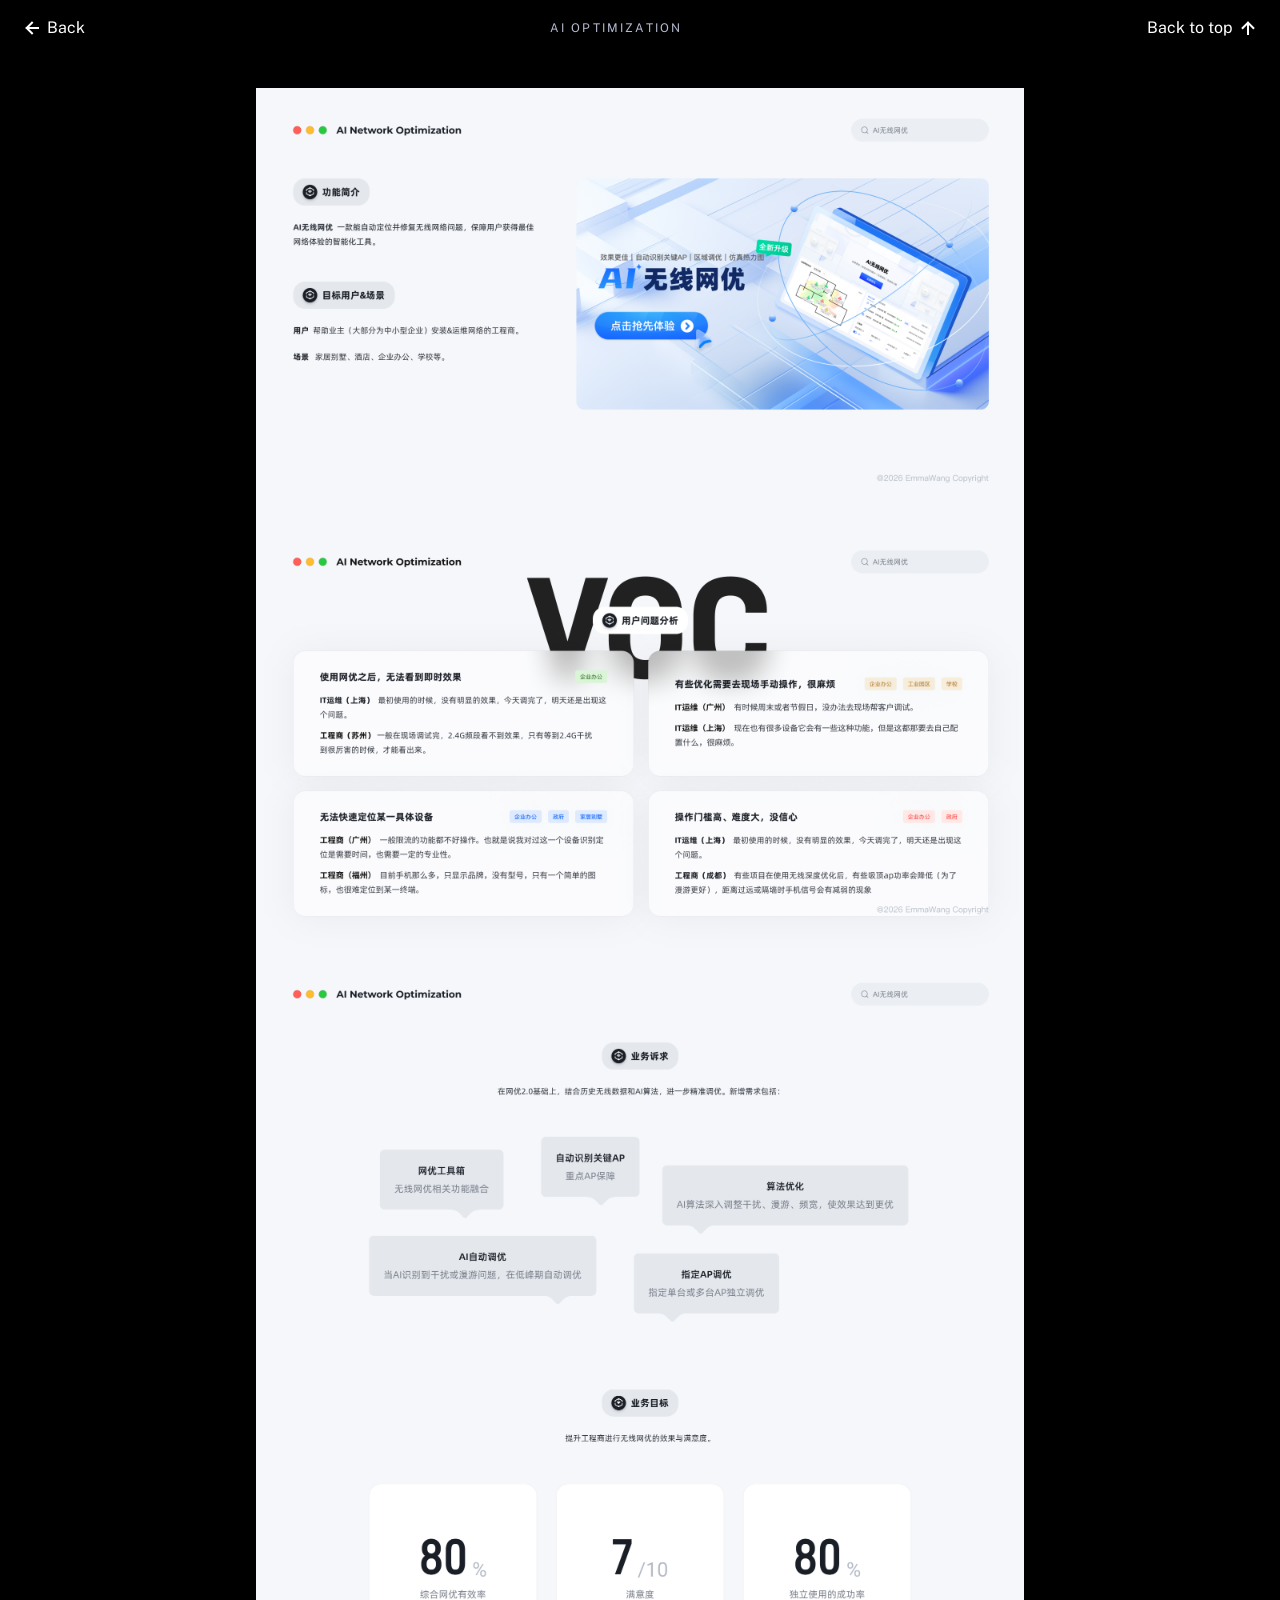
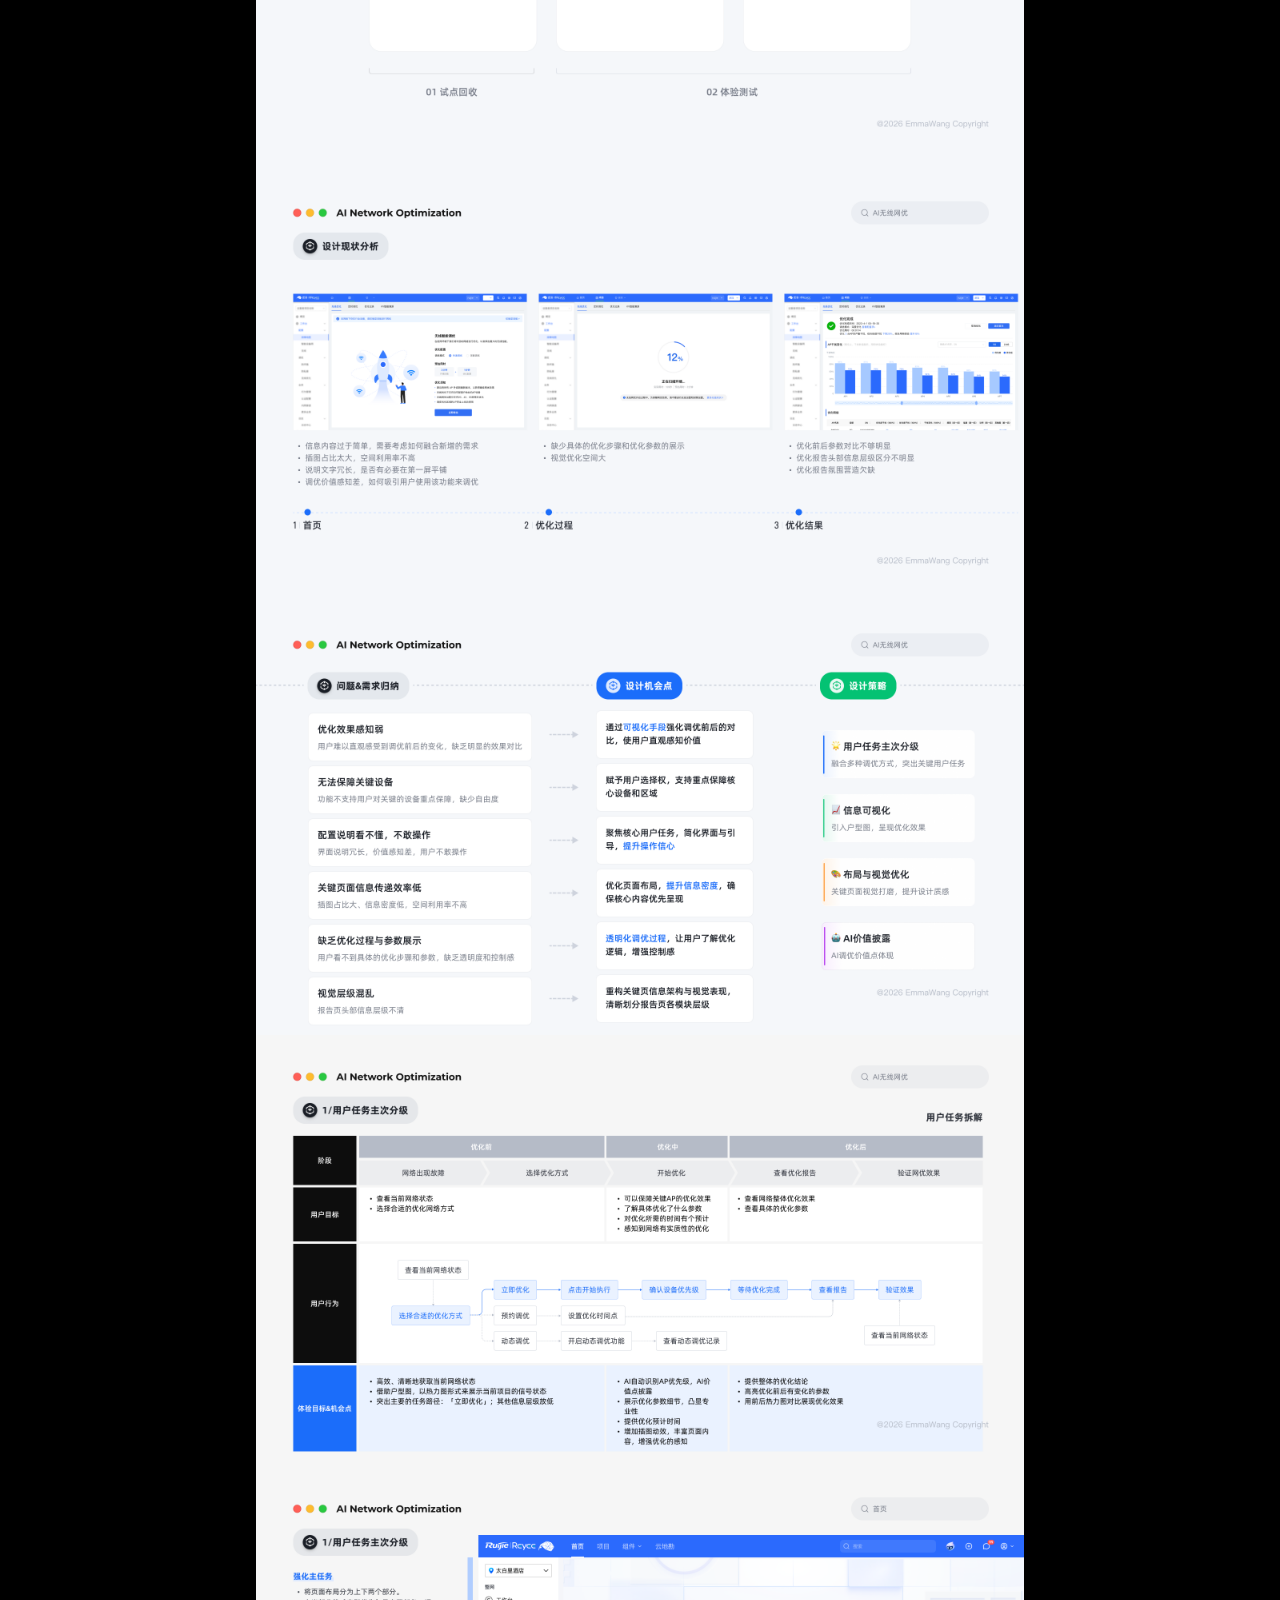
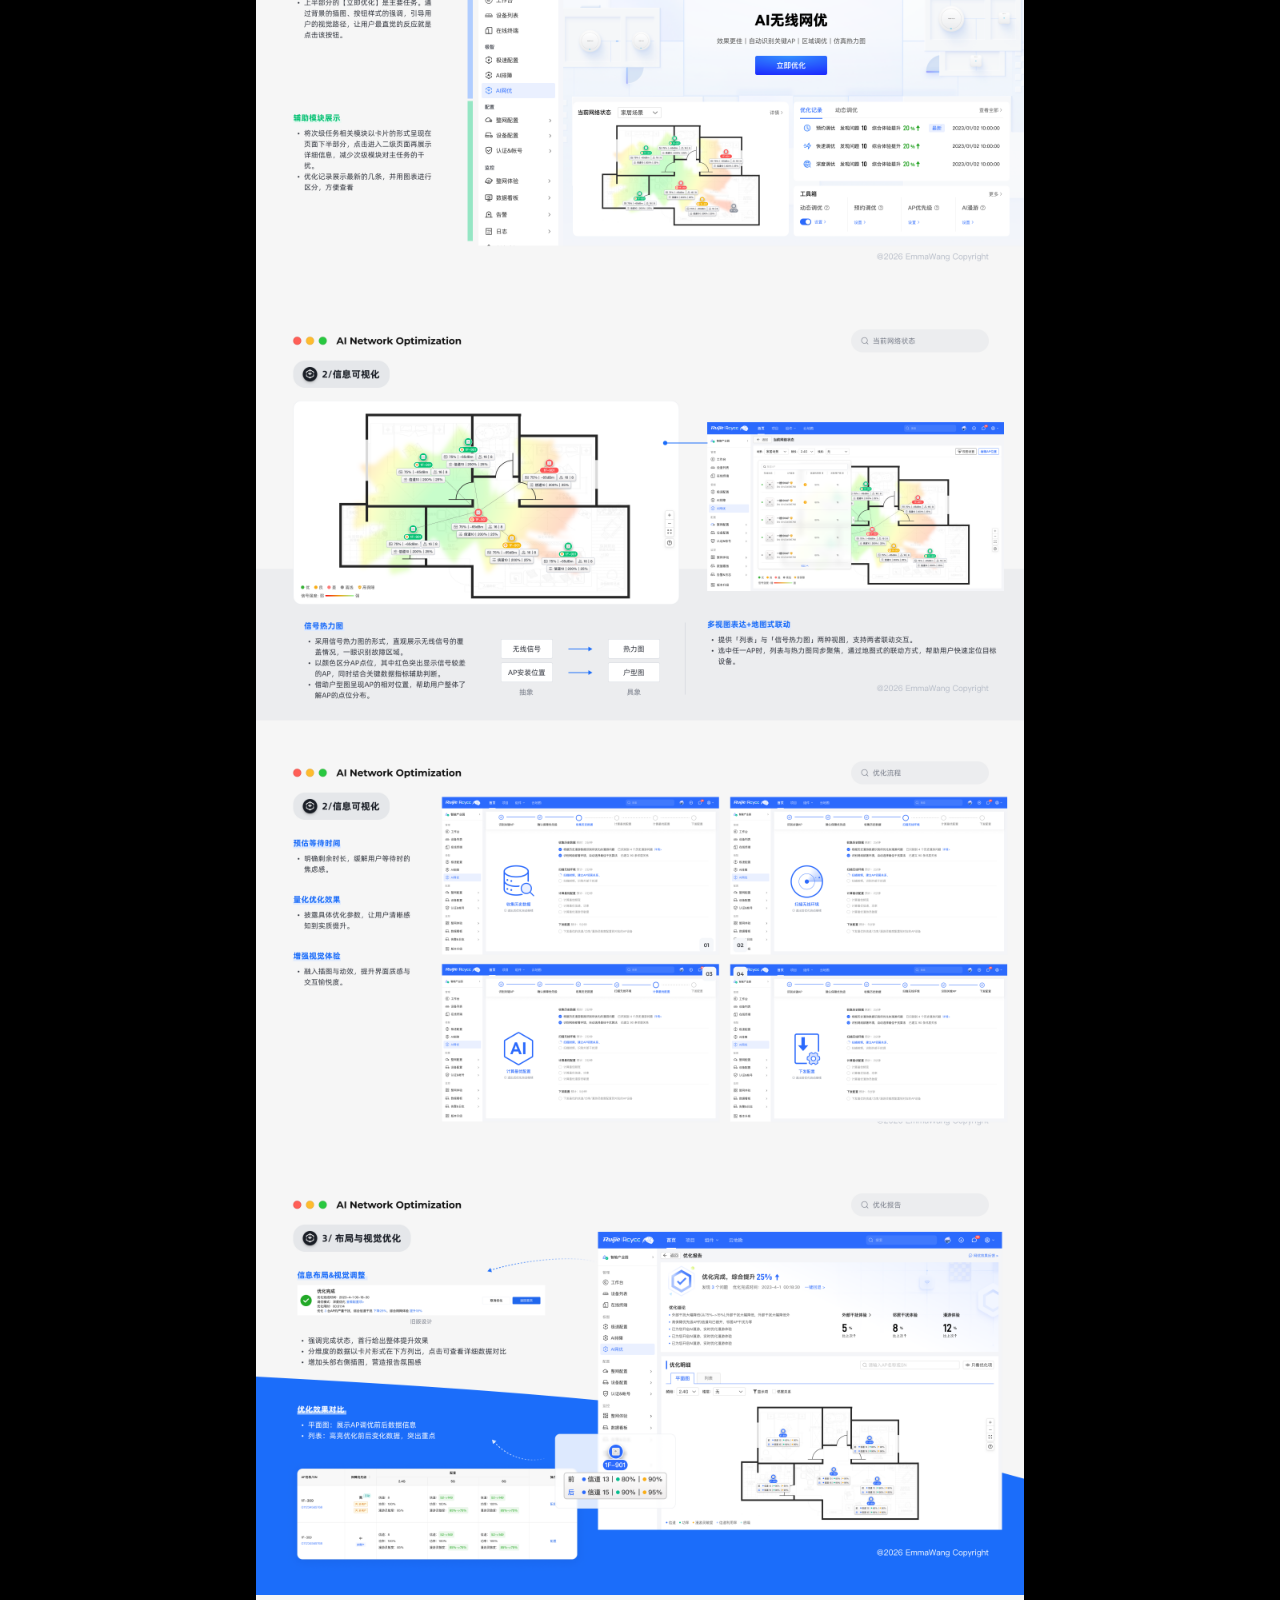
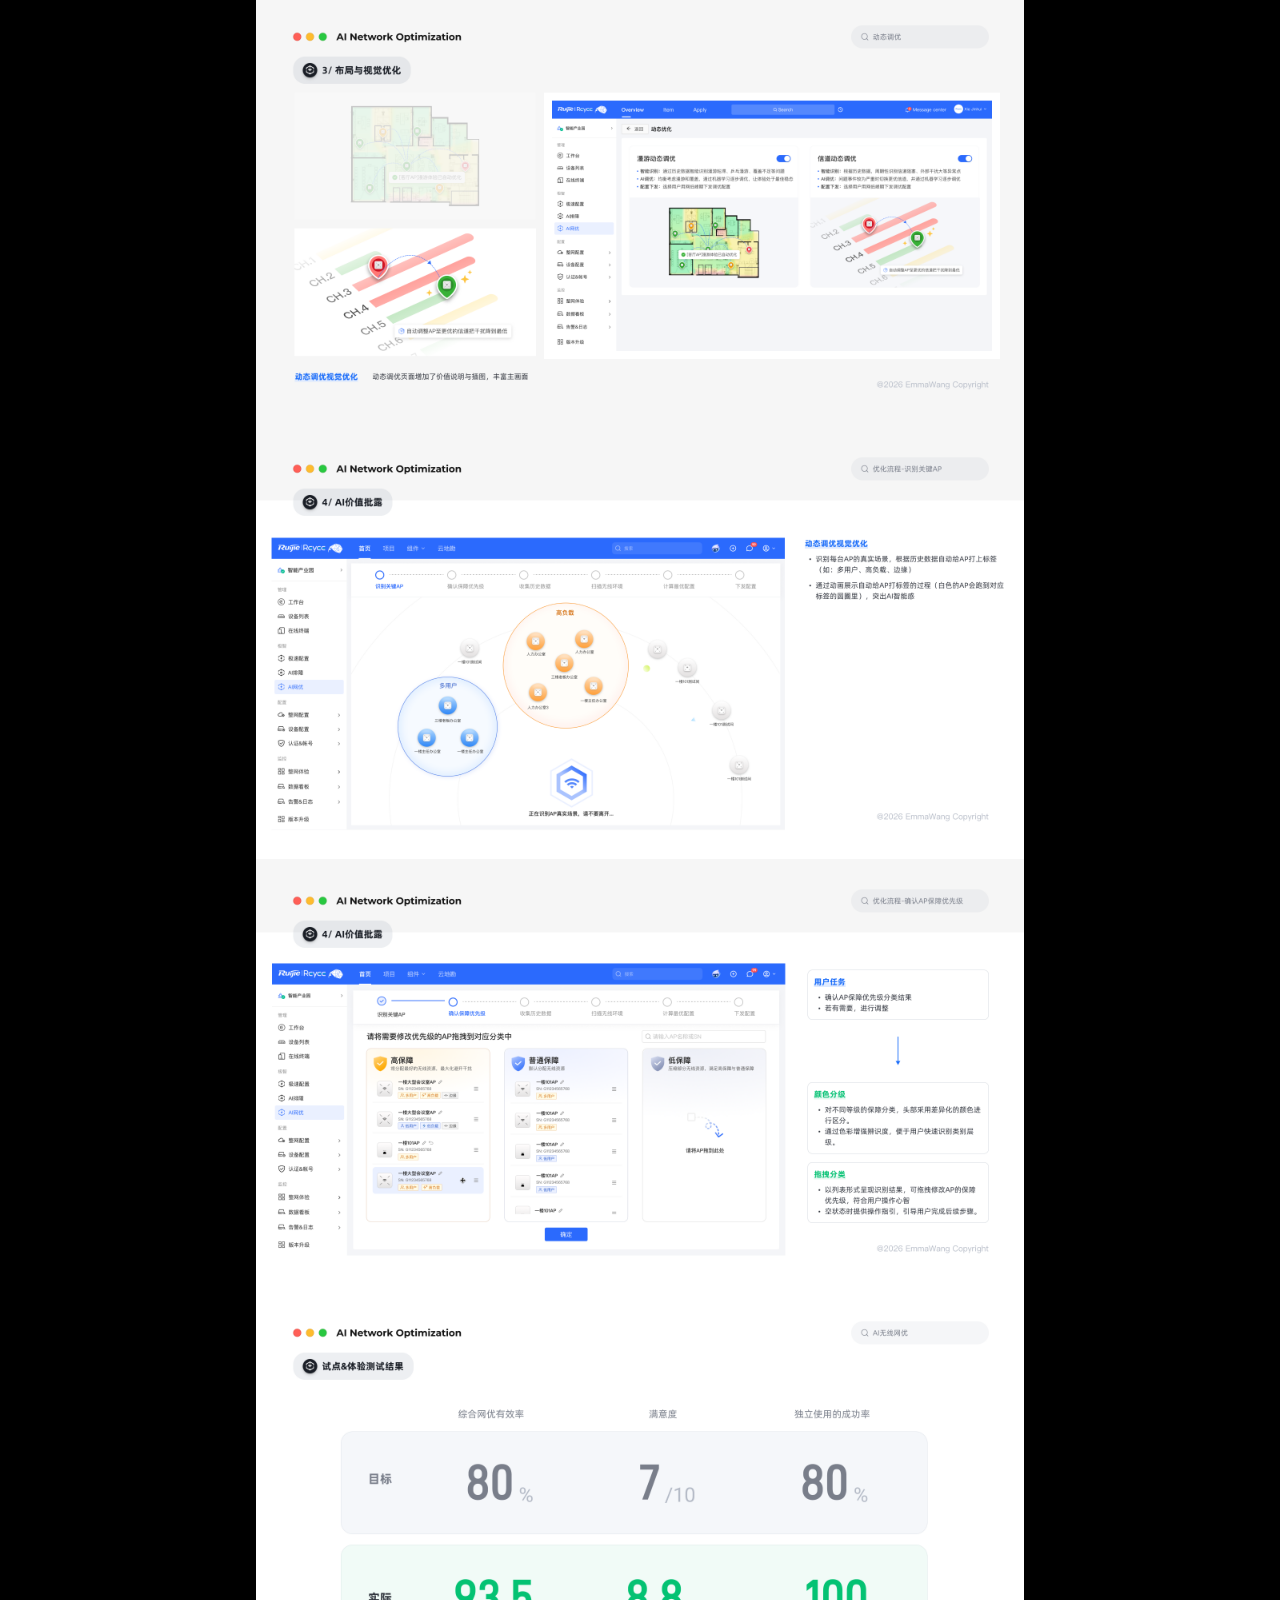
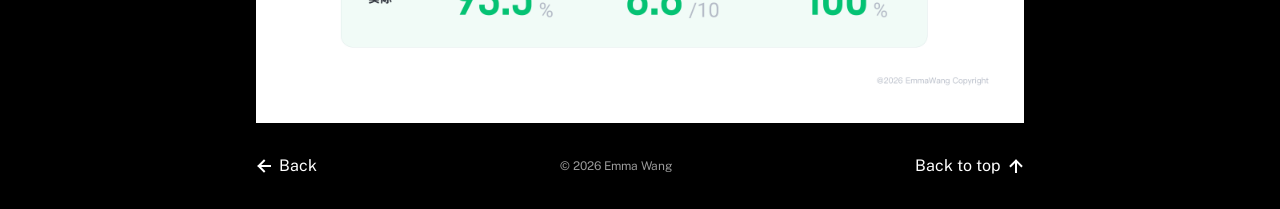
==== ai-optimization.html @ a9f90853 "Publish portfolio website with project case studies" ====
<!doctype html>
<html lang="zh-CN">
<head>
<meta charset="UTF-8"><meta name="viewport" content="width=device-width, initial-scale=1">
<title>AI Optimization — Emma Wang</title>
<meta name="description" content="AI Optimization AI 无线网优项目案例：用户研究、设计策略、交互设计与项目成果。">
<link rel="stylesheet" href="ai-pilot.css?v=case-ambient-1">
</head>
<body>
<header class="case-nav"><a class="case-link" href="index.html#projects" aria-label="Back to projects"><svg class="case-arrow case-arrow-left" viewBox="0 0 24 24" fill="none" aria-hidden="true"><path d="M12 21V4M4 12l8-8 8 8" stroke="currentColor" stroke-width="3" stroke-linecap="square" stroke-linejoin="miter"/></svg>Back</a><span>AI OPTIMIZATION</span><a class="case-link" href="#top">Back to top <svg class="case-arrow" viewBox="0 0 24 24" fill="none" aria-hidden="true"><path d="M12 21V4M4 12l8-8 8 8" stroke="currentColor" stroke-width="3" stroke-linecap="square" stroke-linejoin="miter"/></svg></a></header>
<main id="top" aria-label="AI Optimization 完整项目案例">
<section class="case-panel" aria-label="AI Optimization · 第 1 页" data-figma-node="2508:85371"><img src="assets/ai-optimization/page-01.png" width="1920" height="1080" alt="AI Optimization · 第 1 页" loading="eager" decoding="async" fetchpriority="high"></section>
<section class="case-panel" aria-label="AI Optimization · 第 2 页" data-figma-node="2508:85387"><img src="assets/ai-optimization/page-02.png" width="1920" height="1080" alt="AI Optimization · 第 2 页" loading="lazy" decoding="async"></section>
<section class="case-panel" aria-label="AI Optimization · 第 3 页" data-figma-node="2508:86210"><img src="assets/ai-optimization/page-03.png" width="1920" height="2047" alt="AI Optimization · 第 3 页" loading="lazy" decoding="async"></section>
<section class="case-panel" aria-label="AI Optimization · 第 4 页" data-figma-node="2508:85399"><img src="assets/ai-optimization/page-04.png" width="1920" height="1080" alt="AI Optimization · 第 4 页" loading="lazy" decoding="async"></section>
<section class="case-panel" aria-label="AI Optimization · 第 5 页" data-figma-node="2508:85437"><img src="assets/ai-optimization/page-05.png" width="1920" height="1080" alt="AI Optimization · 第 5 页" loading="lazy" decoding="async"></section>
<section class="case-panel" aria-label="AI Optimization · 第 6 页" data-figma-node="2508:85525"><img src="assets/ai-optimization/page-06.png" width="1920" height="1080" alt="AI Optimization · 第 6 页" loading="lazy" decoding="async"></section>
<section class="case-panel" aria-label="AI Optimization · 第 7 页" data-figma-node="2508:85635"><img src="assets/ai-optimization/page-07.png" width="1920" height="1080" alt="AI Optimization · 第 7 页" loading="lazy" decoding="async"></section>
<section class="case-panel" aria-label="AI Optimization · 第 8 页" data-figma-node="2508:85658"><img src="assets/ai-optimization/page-08.png" width="1920" height="1080" alt="AI Optimization · 第 8 页" loading="lazy" decoding="async"></section>
<section class="case-panel" aria-label="AI Optimization · 第 9 页" data-figma-node="2508:85850"><img src="assets/ai-optimization/page-09.png" width="1920" height="1080" alt="AI Optimization · 第 9 页" loading="lazy" decoding="async"></section>
<section class="case-panel" aria-label="AI Optimization · 第 10 页" data-figma-node="2508:85885"><img src="assets/ai-optimization/page-10.png" width="1920" height="1080" alt="AI Optimization · 第 10 页" loading="lazy" decoding="async"></section>
<section class="case-panel" aria-label="AI Optimization · 第 11 页" data-figma-node="2508:86041"><img src="assets/ai-optimization/page-11.png" width="1920" height="1080" alt="AI Optimization · 第 11 页" loading="lazy" decoding="async"></section>
<section class="case-panel" aria-label="AI Optimization · 第 12 页" data-figma-node="2508:86153"><img src="assets/ai-optimization/page-12.png" width="1920" height="1080" alt="AI Optimization · 第 12 页" loading="lazy" decoding="async"></section>
<section class="case-panel" aria-label="AI Optimization · 第 13 页" data-figma-node="2508:85828"><img src="assets/ai-optimization/page-13.png" width="1920" height="1080" alt="AI Optimization · 第 13 页" loading="lazy" decoding="async"></section>
<section class="case-panel" aria-label="AI Optimization · 第 14 页" data-figma-node="2508:86165"><img src="assets/ai-optimization/page-14.png" width="1920" height="1080" alt="AI Optimization · 第 14 页" loading="lazy" decoding="async"></section>
</main>
<footer class="case-footer"><a class="case-link" href="index.html#projects" aria-label="Back to projects"><svg class="case-arrow case-arrow-left" viewBox="0 0 24 24" fill="none" aria-hidden="true"><path d="M12 21V4M4 12l8-8 8 8" stroke="currentColor" stroke-width="3" stroke-linecap="square" stroke-linejoin="miter"/></svg>Back</a><span>© 2026 Emma Wang</span><a class="case-link" href="#top">Back to top <svg class="case-arrow" viewBox="0 0 24 24" fill="none" aria-hidden="true"><path d="M12 21V4M4 12l8-8 8 8" stroke="currentColor" stroke-width="3" stroke-linecap="square" stroke-linejoin="miter"/></svg></a></footer>
<script src="ai-pilot.js?v=case-ambient-1"></script>
</body></html>
---- ai-pilot.css ----
@font-face{font-family:'Public Sans';src:url('assets/public-sans-400.ttf') format('truetype');font-weight:400;font-display:swap}
*{box-sizing:border-box}
html{scroll-behavior:smooth;scroll-padding-top:56px}
body{margin:0;background:#000;color:#fff;font:14px 'Public Sans',sans-serif}
a{color:inherit;text-decoration:none}a:hover{opacity:.7}a:focus-visible{outline:2px solid #fff;outline-offset:6px}
.case-nav{position:sticky;top:0;z-index:10;height:56px;display:flex;align-items:center;justify-content:space-between;padding:0 24px;background:#000e;backdrop-filter:blur(12px)}
.case-nav>span{letter-spacing:.18em;font-size:12px;color:#b6bbd1}
main{width:60%;max-width:1200px;margin:32px auto 0}
.case-panel{margin:0;padding:0}
.case-panel img{display:block;width:100%;height:auto}
.case-footer{display:flex;justify-content:space-between;align-items:center;padding:32px 24px;gap:16px}
.case-footer span{font-size:12px;color:#999}
@media(max-width:600px){.case-nav{padding:0 16px}.case-footer{padding:24px 16px;font-size:12px}}
@media(prefers-reduced-motion:reduce){html{scroll-behavior:auto}}
.portfolio-cursor{position:fixed;left:0;top:0;width:40px;height:40px;border-radius:50%;background:#fff;mix-blend-mode:difference;pointer-events:none;z-index:2147483647;opacity:0;transform:translate(-50%,-50%);transition:opacity .12s ease;will-change:left,top}
.portfolio-cursor.is-visible{opacity:1}
.portfolio-cursor.is-interactive{width:40px;height:40px}
@media(hover:hover) and (pointer:fine){
 html.has-dot-cursor,html.has-dot-cursor *{cursor:none!important}
}
@media(prefers-reduced-motion:reduce){.portfolio-cursor{transition:none}}
@media(forced-colors:active){.portfolio-cursor{display:none}}


.case-footer{width:60%;max-width:1200px;margin:auto;padding:32px 0}
@media(max-width:900px){main,.case-footer{width:calc(100% - 32px)}main{margin-top:16px}}

.case-link{display:inline-flex;align-items:center;gap:7px;font-size:16px;line-height:1.4;font-weight:400;color:#fff}
.case-arrow{display:block;width:1em;height:1em;flex:none}
.case-arrow-left{rotate:-90deg}

/* Shared background for all project detail pages. */
main,.case-footer{position:relative;z-index:1}
.ambient-glow{position:fixed;inset:0;overflow:hidden;pointer-events:none;z-index:0}
.ambient-glow i{position:absolute;left:var(--x);bottom:-12px;width:var(--size);height:var(--size);border-radius:50%;background:#fff;box-shadow:0 0 8px 2px #ffffffa0,0 0 21px 5px #ffffff60;opacity:0;animation:ambient-rise var(--duration) linear infinite;animation-delay:var(--delay);animation-play-state:paused}
.ambient-glow.is-active i{animation-play-state:running}
@keyframes ambient-rise{
 0%{transform:translate3d(0,0,0);opacity:0}
 12%{opacity:var(--alpha)}
 50%{transform:translate3d(var(--drift),calc(var(--rise)*-.5),0);opacity:calc(var(--alpha)*.6)}
 82%{opacity:var(--alpha)}
 100%{transform:translate3d(0,calc(var(--rise)*-1),0);opacity:0}
}
@media(prefers-reduced-motion:reduce){.ambient-glow{display:none}}
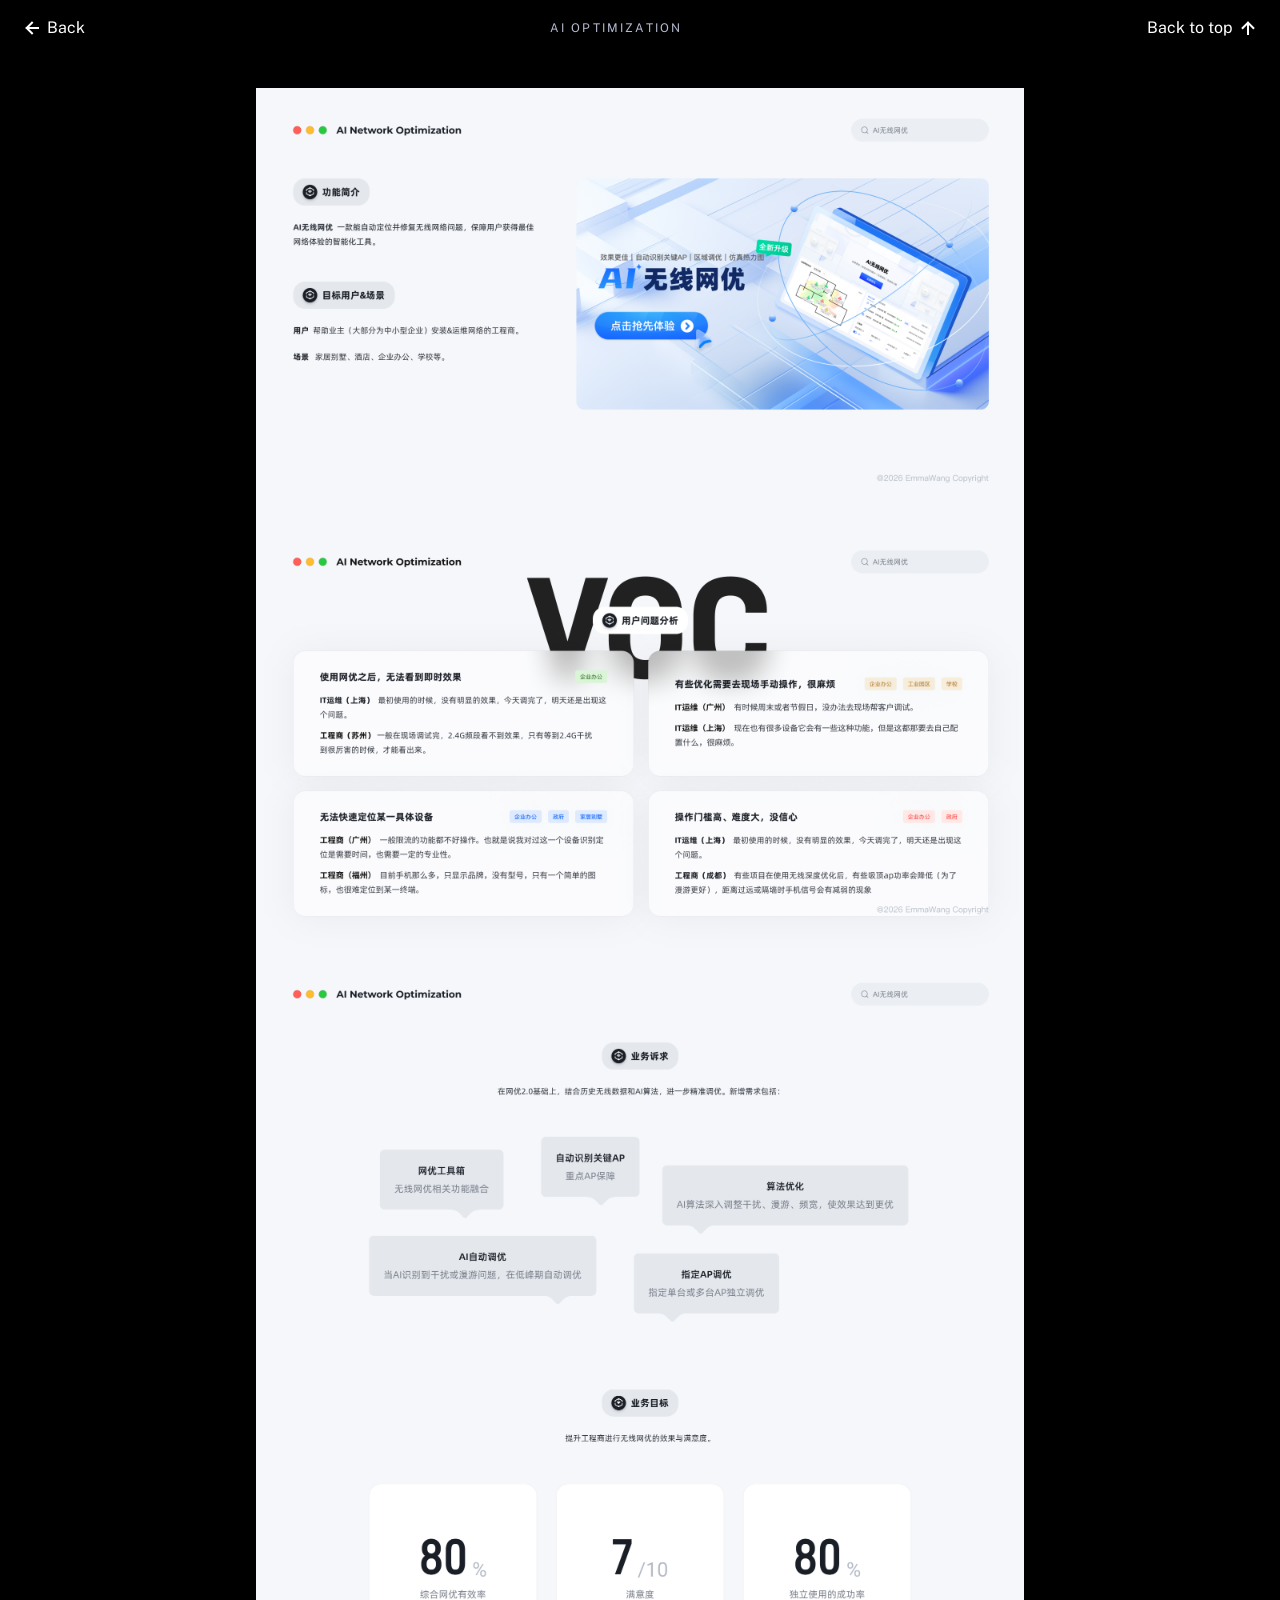
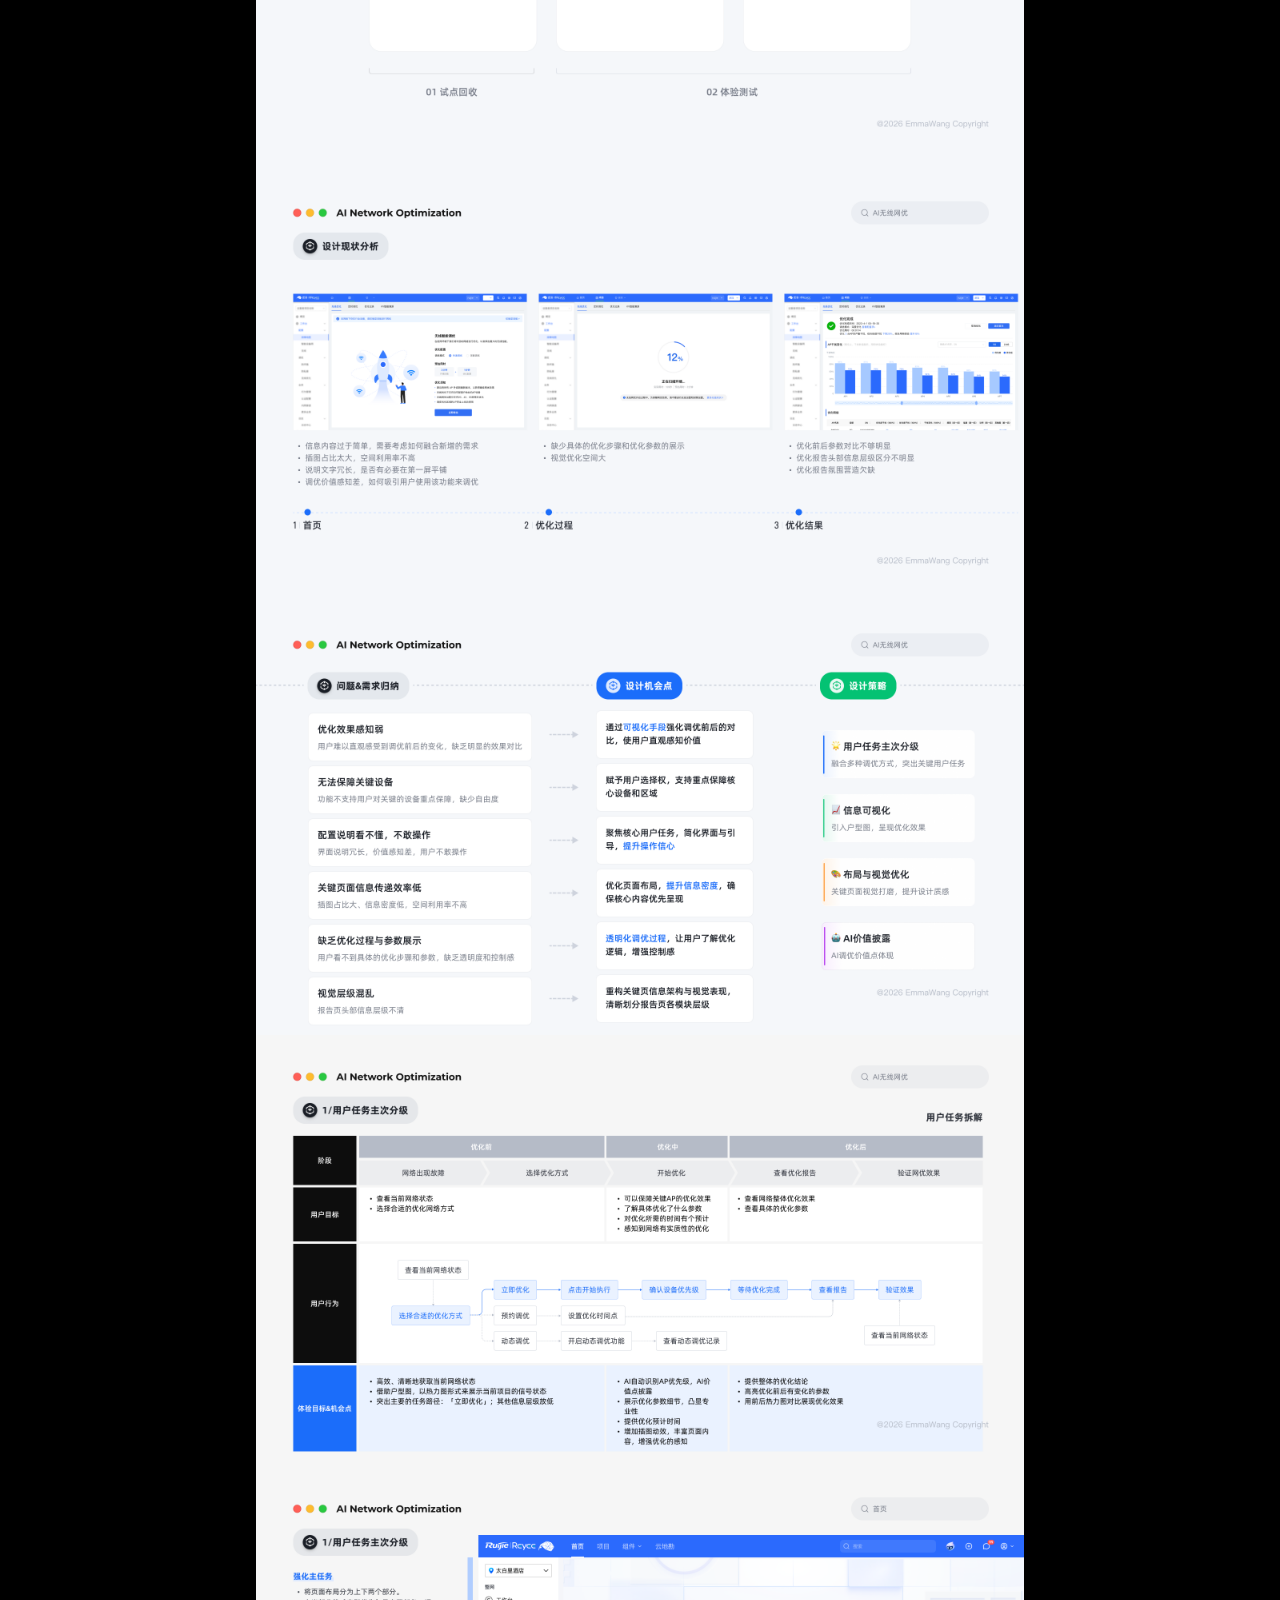
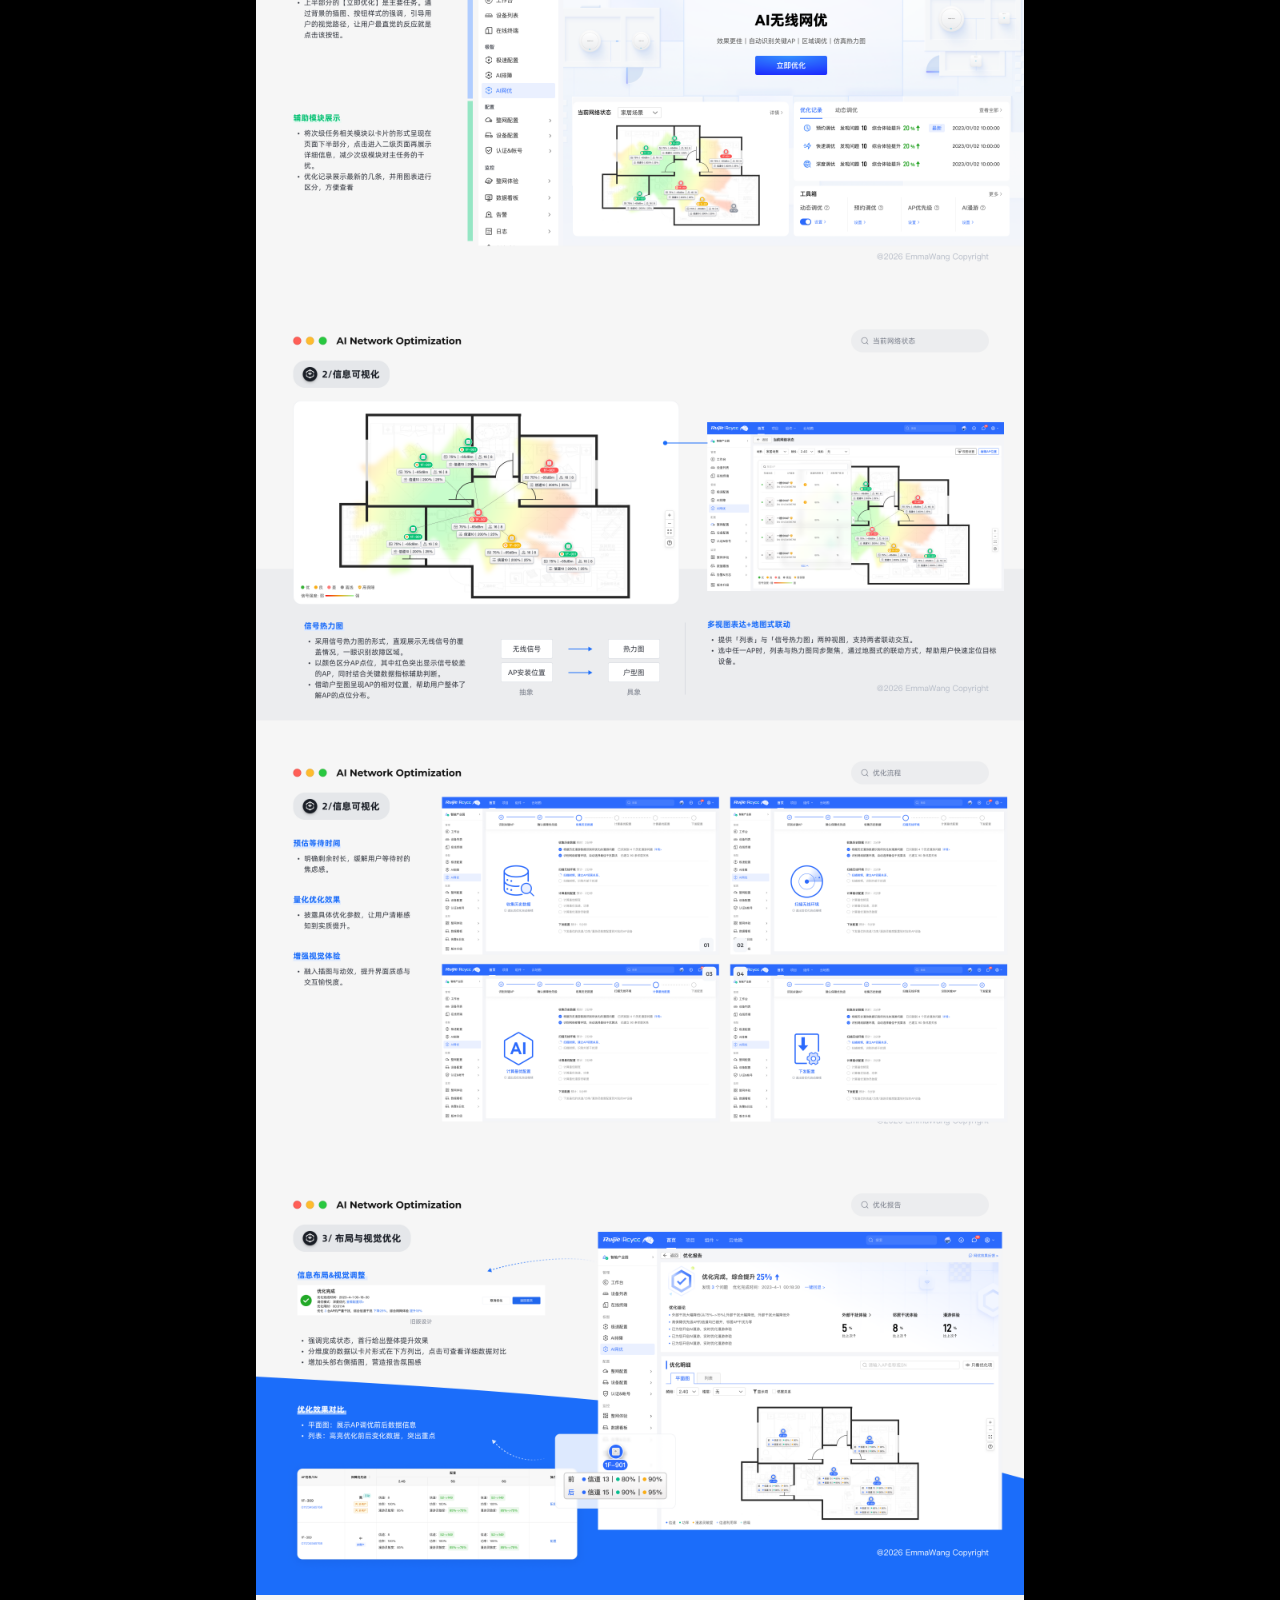
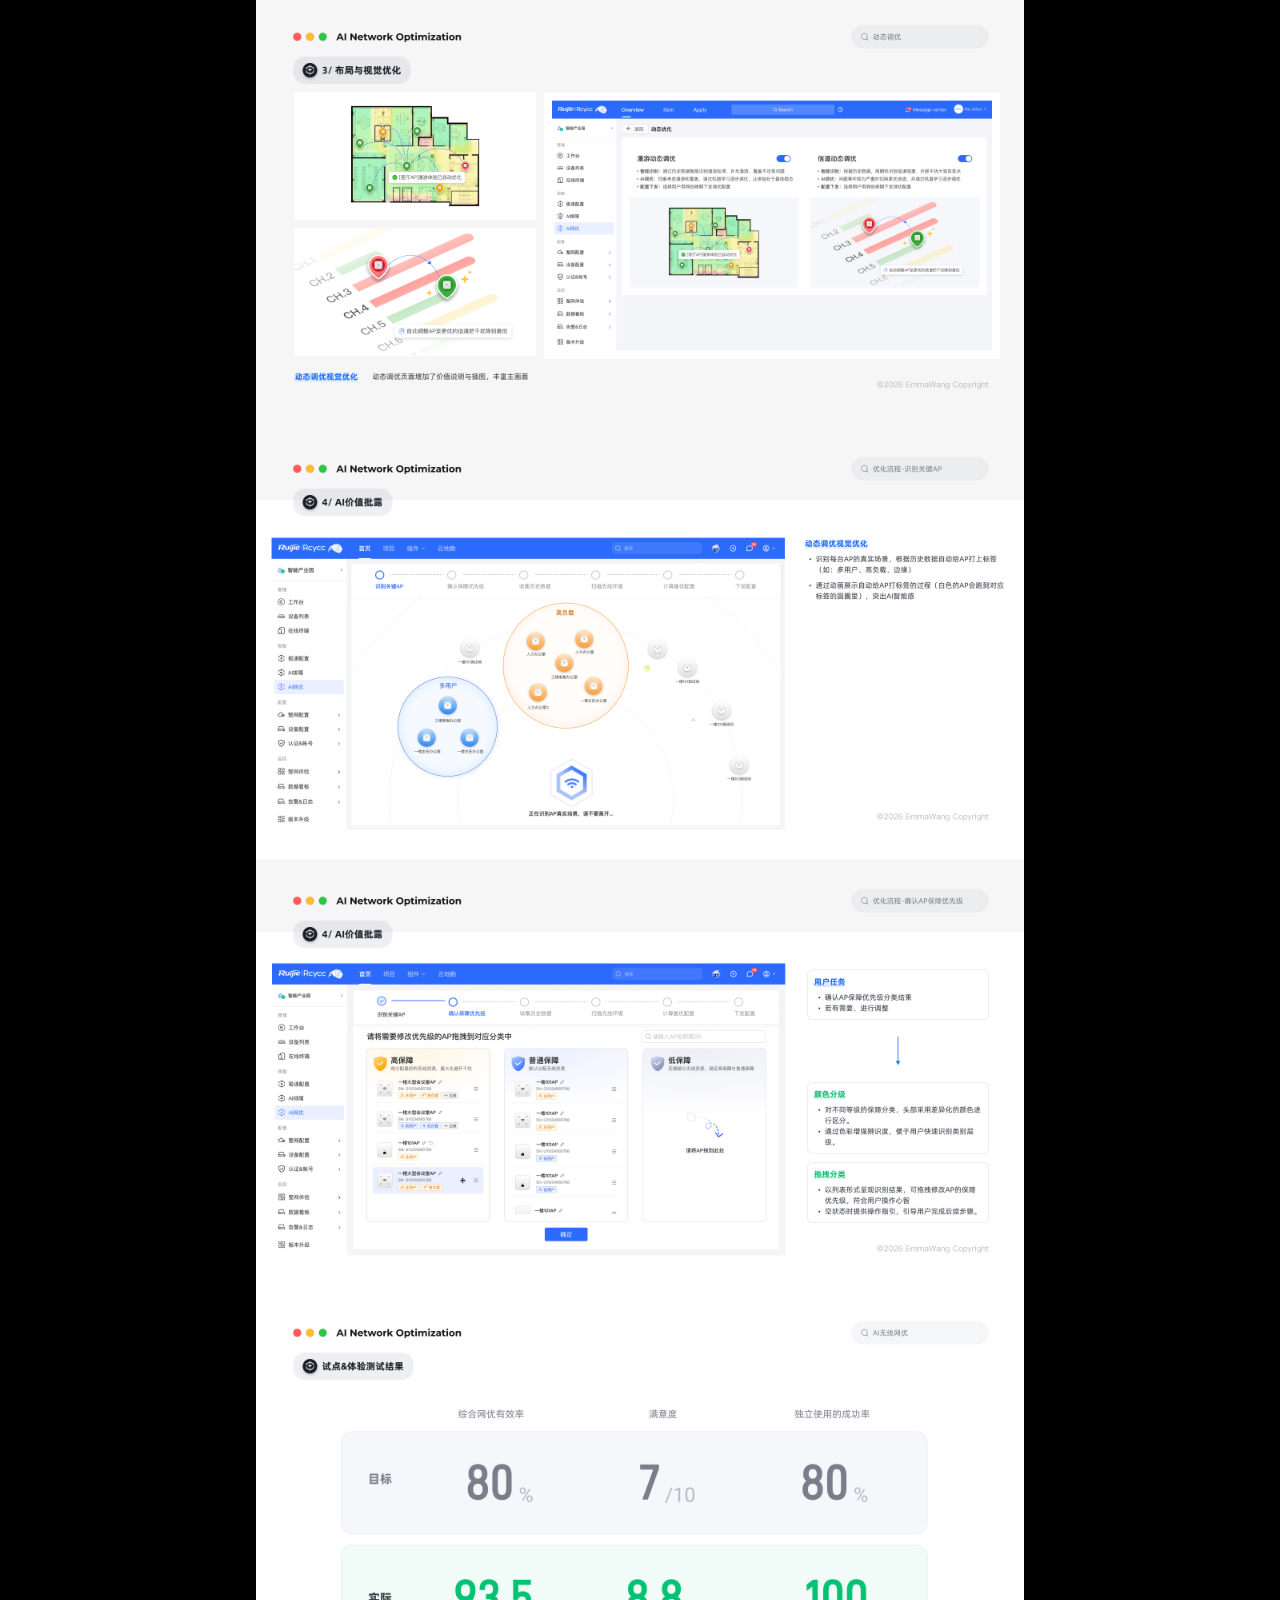
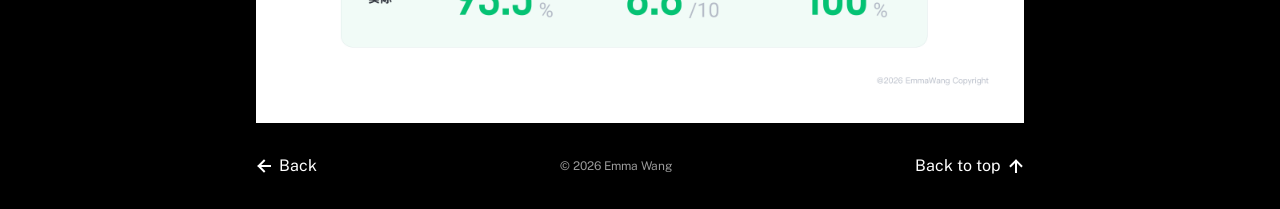
==== commit c79da146: "Update AI Optimization frame 2508:86041 only" ====
--- a/ai-optimization.html
+++ b/ai-optimization.html
@@ -4,26 +4,26 @@
 <meta charset="UTF-8"><meta name="viewport" content="width=device-width, initial-scale=1">
 <title>AI Optimization — Emma Wang</title>
 <meta name="description" content="AI Optimization AI 无线网优项目案例：用户研究、设计策略、交互设计与项目成果。">
-<link rel="stylesheet" href="ai-pilot.css?v=case-ambient-1">
+<link rel="stylesheet" href="ai-pilot.css?v=case-mobile-1">
 </head>
 <body>
 <header class="case-nav"><a class="case-link" href="index.html#projects" aria-label="Back to projects"><svg class="case-arrow case-arrow-left" viewBox="0 0 24 24" fill="none" aria-hidden="true"><path d="M12 21V4M4 12l8-8 8 8" stroke="currentColor" stroke-width="3" stroke-linecap="square" stroke-linejoin="miter"/></svg>Back</a><span>AI OPTIMIZATION</span><a class="case-link" href="#top">Back to top <svg class="case-arrow" viewBox="0 0 24 24" fill="none" aria-hidden="true"><path d="M12 21V4M4 12l8-8 8 8" stroke="currentColor" stroke-width="3" stroke-linecap="square" stroke-linejoin="miter"/></svg></a></header>
 <main id="top" aria-label="AI Optimization 完整项目案例">
-<section class="case-panel" aria-label="AI Optimization · 第 1 页" data-figma-node="2508:85371"><img src="assets/ai-optimization/page-01.png" width="1920" height="1080" alt="AI Optimization · 第 1 页" loading="eager" decoding="async" fetchpriority="high"></section>
-<section class="case-panel" aria-label="AI Optimization · 第 2 页" data-figma-node="2508:85387"><img src="assets/ai-optimization/page-02.png" width="1920" height="1080" alt="AI Optimization · 第 2 页" loading="lazy" decoding="async"></section>
-<section class="case-panel" aria-label="AI Optimization · 第 3 页" data-figma-node="2508:86210"><img src="assets/ai-optimization/page-03.png" width="1920" height="2047" alt="AI Optimization · 第 3 页" loading="lazy" decoding="async"></section>
-<section class="case-panel" aria-label="AI Optimization · 第 4 页" data-figma-node="2508:85399"><img src="assets/ai-optimization/page-04.png" width="1920" height="1080" alt="AI Optimization · 第 4 页" loading="lazy" decoding="async"></section>
-<section class="case-panel" aria-label="AI Optimization · 第 5 页" data-figma-node="2508:85437"><img src="assets/ai-optimization/page-05.png" width="1920" height="1080" alt="AI Optimization · 第 5 页" loading="lazy" decoding="async"></section>
-<section class="case-panel" aria-label="AI Optimization · 第 6 页" data-figma-node="2508:85525"><img src="assets/ai-optimization/page-06.png" width="1920" height="1080" alt="AI Optimization · 第 6 页" loading="lazy" decoding="async"></section>
-<section class="case-panel" aria-label="AI Optimization · 第 7 页" data-figma-node="2508:85635"><img src="assets/ai-optimization/page-07.png" width="1920" height="1080" alt="AI Optimization · 第 7 页" loading="lazy" decoding="async"></section>
-<section class="case-panel" aria-label="AI Optimization · 第 8 页" data-figma-node="2508:85658"><img src="assets/ai-optimization/page-08.png" width="1920" height="1080" alt="AI Optimization · 第 8 页" loading="lazy" decoding="async"></section>
-<section class="case-panel" aria-label="AI Optimization · 第 9 页" data-figma-node="2508:85850"><img src="assets/ai-optimization/page-09.png" width="1920" height="1080" alt="AI Optimization · 第 9 页" loading="lazy" decoding="async"></section>
-<section class="case-panel" aria-label="AI Optimization · 第 10 页" data-figma-node="2508:85885"><img src="assets/ai-optimization/page-10.png" width="1920" height="1080" alt="AI Optimization · 第 10 页" loading="lazy" decoding="async"></section>
-<section class="case-panel" aria-label="AI Optimization · 第 11 页" data-figma-node="2508:86041"><img src="assets/ai-optimization/page-11.png" width="1920" height="1080" alt="AI Optimization · 第 11 页" loading="lazy" decoding="async"></section>
-<section class="case-panel" aria-label="AI Optimization · 第 12 页" data-figma-node="2508:86153"><img src="assets/ai-optimization/page-12.png" width="1920" height="1080" alt="AI Optimization · 第 12 页" loading="lazy" decoding="async"></section>
-<section class="case-panel" aria-label="AI Optimization · 第 13 页" data-figma-node="2508:85828"><img src="assets/ai-optimization/page-13.png" width="1920" height="1080" alt="AI Optimization · 第 13 页" loading="lazy" decoding="async"></section>
-<section class="case-panel" aria-label="AI Optimization · 第 14 页" data-figma-node="2508:86165"><img src="assets/ai-optimization/page-14.png" width="1920" height="1080" alt="AI Optimization · 第 14 页" loading="lazy" decoding="async"></section>
+<section class="case-panel" aria-label="AI Optimization · 第 1 页" data-figma-node="2508:85371"><img src="assets/ai-optimization/page-01.webp" width="1920" height="1080" alt="AI Optimization · 第 1 页" loading="eager" decoding="async" fetchpriority="high"></section>
+<section class="case-panel" aria-label="AI Optimization · 第 2 页" data-figma-node="2508:85387"><img src="assets/ai-optimization/page-02.webp" width="1920" height="1080" alt="AI Optimization · 第 2 页" loading="lazy" decoding="async"></section>
+<section class="case-panel" aria-label="AI Optimization · 第 3 页" data-figma-node="2508:86210"><img src="assets/ai-optimization/page-03.webp" width="1920" height="2047" alt="AI Optimization · 第 3 页" loading="lazy" decoding="async"></section>
+<section class="case-panel" aria-label="AI Optimization · 第 4 页" data-figma-node="2508:85399"><img src="assets/ai-optimization/page-04.webp" width="1920" height="1080" alt="AI Optimization · 第 4 页" loading="lazy" decoding="async"></section>
+<section class="case-panel" aria-label="AI Optimization · 第 5 页" data-figma-node="2508:85437"><img src="assets/ai-optimization/page-05.webp" width="1920" height="1080" alt="AI Optimization · 第 5 页" loading="lazy" decoding="async"></section>
+<section class="case-panel" aria-label="AI Optimization · 第 6 页" data-figma-node="2508:85525"><img src="assets/ai-optimization/page-06.webp" width="1920" height="1080" alt="AI Optimization · 第 6 页" loading="lazy" decoding="async"></section>
+<section class="case-panel" aria-label="AI Optimization · 第 7 页" data-figma-node="2508:85635"><img src="assets/ai-optimization/page-07.webp" width="1920" height="1080" alt="AI Optimization · 第 7 页" loading="lazy" decoding="async"></section>
+<section class="case-panel" aria-label="AI Optimization · 第 8 页" data-figma-node="2508:85658"><img src="assets/ai-optimization/page-08.webp" width="1920" height="1080" alt="AI Optimization · 第 8 页" loading="lazy" decoding="async"></section>
+<section class="case-panel" aria-label="AI Optimization · 第 9 页" data-figma-node="2508:85850"><img src="assets/ai-optimization/page-09.webp" width="1920" height="1080" alt="AI Optimization · 第 9 页" loading="lazy" decoding="async"></section>
+<section class="case-panel" aria-label="AI Optimization · 第 10 页" data-figma-node="2508:85885"><img src="assets/ai-optimization/page-10.webp" width="1920" height="1080" alt="AI Optimization · 第 10 页" loading="lazy" decoding="async"></section>
+<section class="case-panel" aria-label="AI Optimization · 第 11 页" data-figma-node="2508:86041"><img src="assets/ai-optimization/page-11.webp?v=4ab696ff79bc" width="1920" height="1080" alt="AI Optimization · 第 11 页" loading="lazy" decoding="async"></section>
+<section class="case-panel" aria-label="AI Optimization · 第 12 页" data-figma-node="2508:86153"><img src="assets/ai-optimization/page-12.webp" width="1920" height="1080" alt="AI Optimization · 第 12 页" loading="lazy" decoding="async"></section>
+<section class="case-panel" aria-label="AI Optimization · 第 13 页" data-figma-node="2508:85828"><img src="assets/ai-optimization/page-13.webp" width="1920" height="1080" alt="AI Optimization · 第 13 页" loading="lazy" decoding="async"></section>
+<section class="case-panel" aria-label="AI Optimization · 第 14 页" data-figma-node="2508:86165"><img src="assets/ai-optimization/page-14.webp" width="1920" height="1080" alt="AI Optimization · 第 14 页" loading="lazy" decoding="async"></section>
 </main>
 <footer class="case-footer"><a class="case-link" href="index.html#projects" aria-label="Back to projects"><svg class="case-arrow case-arrow-left" viewBox="0 0 24 24" fill="none" aria-hidden="true"><path d="M12 21V4M4 12l8-8 8 8" stroke="currentColor" stroke-width="3" stroke-linecap="square" stroke-linejoin="miter"/></svg>Back</a><span>© 2026 Emma Wang</span><a class="case-link" href="#top">Back to top <svg class="case-arrow" viewBox="0 0 24 24" fill="none" aria-hidden="true"><path d="M12 21V4M4 12l8-8 8 8" stroke="currentColor" stroke-width="3" stroke-linecap="square" stroke-linejoin="miter"/></svg></a></footer>
-<script src="ai-pilot.js?v=case-ambient-1"></script>
+<script src="ai-pilot.js?v=case-mobile-1"></script>
 </body></html>
--- a/ai-pilot.css
+++ b/ai-pilot.css
@@ -13,7 +13,7 @@
 .case-footer span{font-size:12px;color:#999}
 @media(max-width:600px){.case-nav{padding:0 16px}.case-footer{padding:24px 16px;font-size:12px}}
 @media(prefers-reduced-motion:reduce){html{scroll-behavior:auto}}
-.portfolio-cursor{position:fixed;left:0;top:0;width:40px;height:40px;border-radius:50%;background:#fff;mix-blend-mode:difference;pointer-events:none;z-index:2147483647;opacity:0;transform:translate(-50%,-50%);transition:opacity .12s ease;will-change:left,top}
+.portfolio-cursor{position:fixed;left:0;top:0;width:40px;height:40px;border-radius:50%;background:#fff;mix-blend-mode:difference;pointer-events:none;z-index:2147483647;opacity:0;transform:translate(-50%,-50%);transition:opacity .12s ease;will-change:transform}
 .portfolio-cursor.is-visible{opacity:1}
 .portfolio-cursor.is-interactive{width:40px;height:40px}
 @media(hover:hover) and (pointer:fine){
@@ -43,3 +43,5 @@
  100%{transform:translate3d(0,calc(var(--rise)*-1),0);opacity:0}
 }
 @media(prefers-reduced-motion:reduce){.ambient-glow{display:none}}
+
+@media(max-width:760px) and (pointer:coarse){.case-nav{backdrop-filter:none;background:#000}.ambient-glow i{box-shadow:0 0 10px 2px #ffffff70}}
